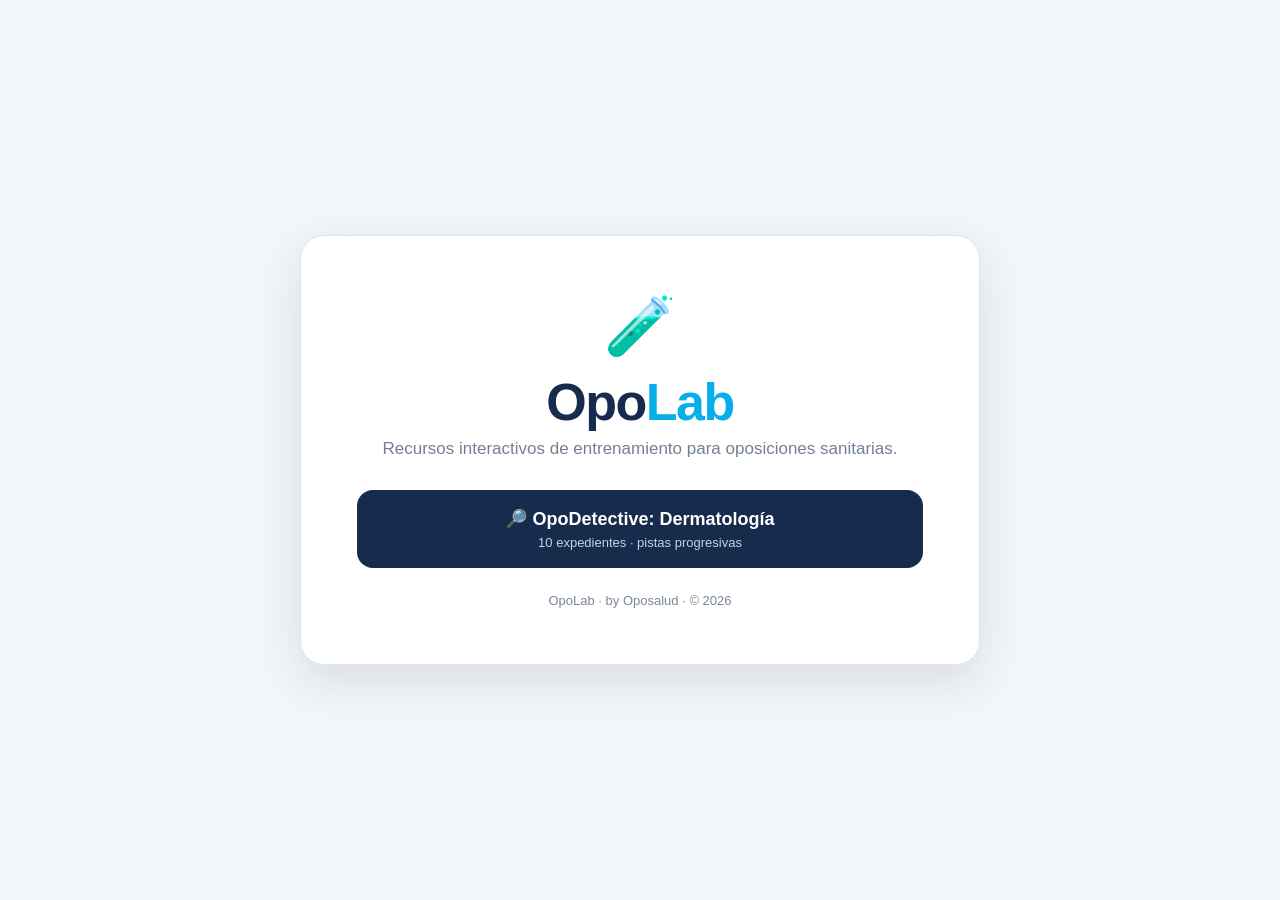
==== index.html @ 629fec6e "Add files via upload" ====
<!doctype html>
<html lang="es">
<head>
  <meta charset="utf-8">
  <meta name="viewport" content="width=device-width,initial-scale=1">
  <meta name="theme-color" content="#172b4d">
  <title>OpoLab · by Oposalud</title>
  <style>
    *{box-sizing:border-box}body{margin:0;min-height:100vh;display:grid;place-items:center;background:#f3f6f8;color:#29384d;font-family:Inter,Segoe UI,Arial,sans-serif;padding:24px}
    main{width:min(680px,100%);background:white;border:1px solid #dfe6ec;border-radius:24px;padding:clamp(28px,7vw,56px);box-shadow:0 16px 45px rgba(22,43,77,.12);text-align:center}
    .icon{font-size:58px}h1{color:#172b4d;font-size:clamp(34px,7vw,52px);margin:12px 0 4px;letter-spacing:-1.5px}h1 span{color:#08aee7}p{color:#738095;font-size:17px;line-height:1.55;margin:0 auto 28px}
    a{display:block;text-decoration:none;background:#172b4d;color:white;border-radius:16px;padding:18px 20px;font-weight:900;font-size:18px}a:hover{background:#0e203b}.meta{display:block;font-size:13px;font-weight:500;color:#b7d9e6;margin-top:5px}
    footer{font-size:13px;color:#7a8797;margin-top:25px}
  </style>
</head>
<body><main><div class="icon">🧪</div><h1>Opo<span>Lab</span></h1><p>Recursos interactivos de entrenamiento para oposiciones sanitarias.</p><a href="./juegos/opodetective-dermatologia/">🔎 OpoDetective: Dermatología<span class="meta">10 expedientes · pistas progresivas</span></a><footer>OpoLab · by Oposalud · © 2026</footer></main></body>
</html>
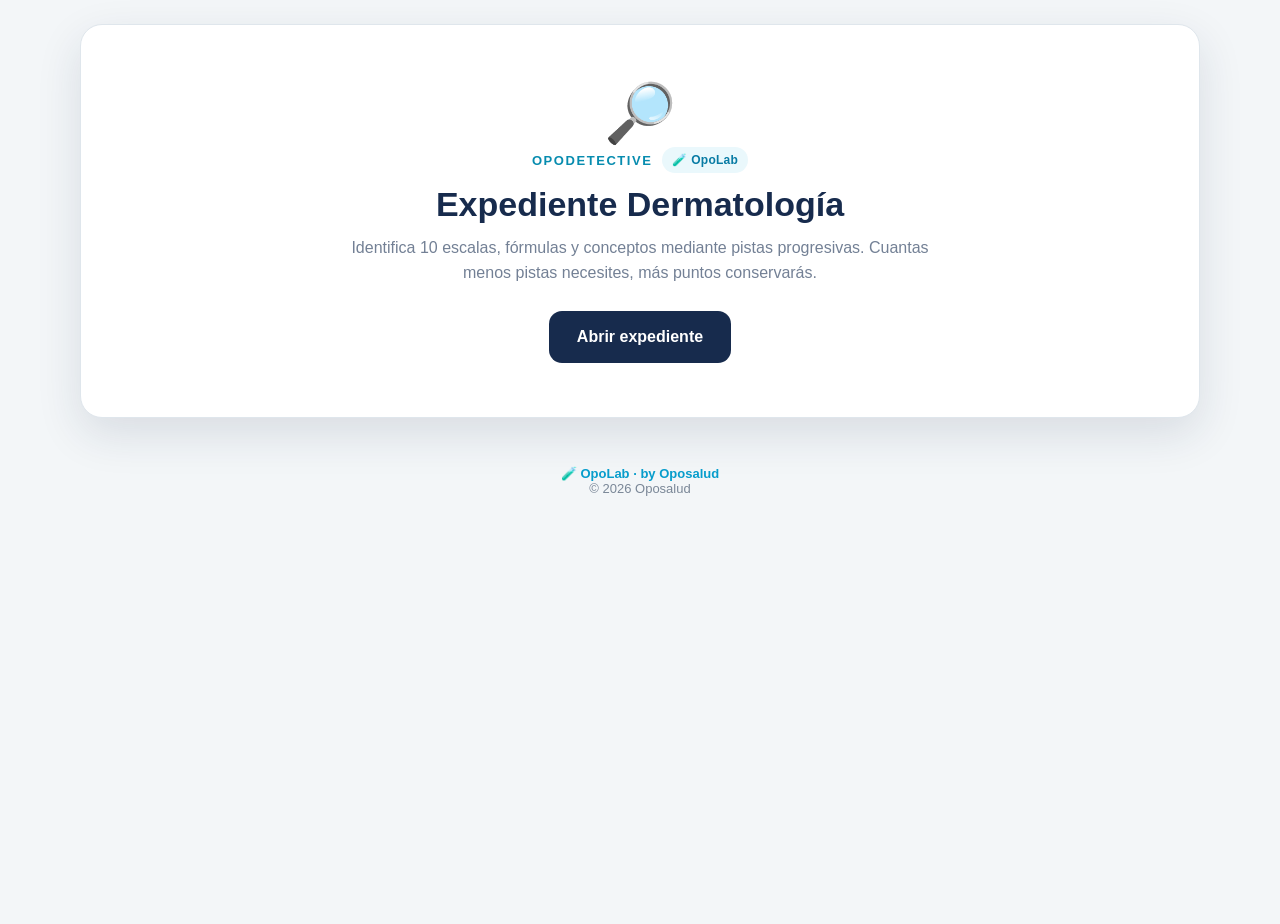
==== commit 350d96ab: "Add files via upload" ====
--- a/index.html
+++ b/index.html
@@ -3,15 +3,75 @@
 <head>
   <meta charset="utf-8">
   <meta name="viewport" content="width=device-width,initial-scale=1">
-  <meta name="theme-color" content="#172b4d">
-  <title>OpoLab · by Oposalud</title>
+  <meta name="theme-color" content="#15294a">
+  <title>OpoDetective · Dermatología | OpoLab</title>
+  <meta name="description" content="Identifica escalas, fórmulas y conceptos de dermatología mediante pistas progresivas.">
   <style>
-    *{box-sizing:border-box}body{margin:0;min-height:100vh;display:grid;place-items:center;background:#f3f6f8;color:#29384d;font-family:Inter,Segoe UI,Arial,sans-serif;padding:24px}
-    main{width:min(680px,100%);background:white;border:1px solid #dfe6ec;border-radius:24px;padding:clamp(28px,7vw,56px);box-shadow:0 16px 45px rgba(22,43,77,.12);text-align:center}
-    .icon{font-size:58px}h1{color:#172b4d;font-size:clamp(34px,7vw,52px);margin:12px 0 4px;letter-spacing:-1.5px}h1 span{color:#08aee7}p{color:#738095;font-size:17px;line-height:1.55;margin:0 auto 28px}
-    a{display:block;text-decoration:none;background:#172b4d;color:white;border-radius:16px;padding:18px 20px;font-weight:900;font-size:18px}a:hover{background:#0e203b}.meta{display:block;font-size:13px;font-weight:500;color:#b7d9e6;margin-top:5px}
-    footer{font-size:13px;color:#7a8797;margin-top:25px}
+    :root{--navy:#172b4d;--blue:#08aee7;--cyan:#39c5ec;--mint:#ddf1ec;--ink:#29384d;--muted:#738095;--bg:#f3f6f8;--card:#fff;--line:#dfe6ec;--green:#18a66a;--red:#df4d5b;--amber:#f2a21b;--shadow:0 16px 45px rgba(22,43,77,.12)}
+    *{box-sizing:border-box}body{margin:0;background:var(--bg);color:var(--ink);font-family:Inter,Segoe UI,Arial,sans-serif;min-height:100vh}
+    button,input{font:inherit}button{cursor:pointer}
+    main{width:min(1120px,calc(100% - 32px));margin:24px auto}
+    .gamehead{display:flex;align-items:flex-end;justify-content:space-between;gap:22px;margin-bottom:18px}
+    .brandline{display:flex;align-items:center;gap:10px;flex-wrap:wrap;margin-bottom:7px}.eyebrow{font-size:13px;font-weight:900;letter-spacing:.12em;color:#078caf;text-transform:uppercase}.labtag{background:#eaf8fc;color:#087ba4;padding:6px 10px;border-radius:999px;font-weight:900;font-size:12px;letter-spacing:.02em}
+    h1{margin:0;font-size:clamp(30px,5vw,48px);letter-spacing:-1.8px;color:var(--navy)}h1 span{color:#08aee7}
+    .subtitle{margin:7px 0 0;color:var(--muted);font-size:16px}
+    .hud{display:flex;gap:10px;flex-wrap:wrap;justify-content:flex-end}
+    .pill{background:#fff;border:1px solid var(--line);border-radius:14px;padding:10px 14px;min-width:105px;box-shadow:0 3px 10px rgba(22,43,77,.04)}
+    .pill small{display:block;color:var(--muted);font-size:11px;font-weight:800;text-transform:uppercase;letter-spacing:.08em}.pill strong{display:block;color:var(--navy);font-size:19px;margin-top:2px}.hearts{color:#e84c60;letter-spacing:2px}
+    .progress{height:8px;background:#dbe4ea;border-radius:999px;overflow:hidden;margin-bottom:22px}.progress i{display:block;height:100%;width:10%;background:linear-gradient(90deg,#04a9e2,#5cd5ef);border-radius:inherit;transition:width .35s}
+    .layout{display:grid;grid-template-columns:minmax(0,1fr) 300px;gap:22px}
+    .card{background:var(--card);border:1px solid var(--line);border-radius:22px;box-shadow:var(--shadow)}
+    .case{padding:clamp(22px,4vw,40px);position:relative;overflow:hidden}.case:before{content:"";position:absolute;width:210px;height:210px;border-radius:50%;background:#e7f8fc;right:-90px;top:-90px}
+    .casemeta{display:flex;justify-content:space-between;align-items:center;position:relative}.caseid{font-weight:900;color:#526177;text-transform:uppercase;letter-spacing:.08em;font-size:13px}.value{font-weight:900;color:#0b86ad;background:#eaf8fc;padding:9px 12px;border-radius:10px}
+    .question{font-size:clamp(22px,3vw,32px);line-height:1.2;color:var(--navy);margin:27px 0 20px;position:relative}
+    .clues{display:grid;gap:10px}.clue{border-left:5px solid var(--cyan);background:#f3fbfd;padding:15px 17px;border-radius:8px 13px 13px 8px;animation:rise .3s ease}.clue b{color:#0789ad;margin-right:7px}.hidden{display:none!important}
+    @keyframes rise{from{opacity:0;transform:translateY(5px)}to{opacity:1;transform:none}}
+    .answer{display:flex;gap:10px;margin-top:24px}.answer input{min-width:0;flex:1;border:2px solid #cbd7df;border-radius:13px;padding:15px 16px;font-size:17px;outline:none}.answer input:focus{border-color:#09abe3;box-shadow:0 0 0 4px #def5fc}
+    .primary{border:0;border-radius:13px;background:var(--navy);color:white;padding:0 23px;font-weight:900}.primary:hover{background:#0f203b}.primary:disabled{opacity:.45;cursor:not-allowed}
+    .hint{width:100%;border:1px solid #9edbec;background:#fff;color:#087fa4;padding:14px;border-radius:13px;font-weight:900;margin-top:11px}.hint:hover{background:#ecf9fd}
+    .feedback{margin-top:18px;border-radius:14px;padding:16px 18px;line-height:1.45}.feedback.good{background:#e7f7ef;border:1px solid #a8dfc3;color:#176f4b}.feedback.bad{background:#fff0f1;border:1px solid #f1b9bf;color:#9f2532}.feedback strong{display:block;font-size:17px;margin-bottom:3px}
+    .next{margin-top:12px;width:100%;height:49px}
+    aside{padding:22px}.side-title{font-size:12px;text-transform:uppercase;letter-spacing:.1em;font-weight:900;color:#8490a0;margin-bottom:15px}
+    .specimen{height:118px;border-radius:18px;background:linear-gradient(145deg,#183052,#0b9ccb);position:relative;display:grid;place-items:center;color:white;font-size:48px;overflow:hidden;margin-bottom:20px}.specimen:after{content:"";position:absolute;border:1px solid rgba(255,255,255,.25);width:150px;height:150px;border-radius:50%}
+    .rules{display:grid;gap:15px}.rule{display:grid;grid-template-columns:36px 1fr;gap:10px;align-items:start}.rule i{width:36px;height:36px;border-radius:11px;background:#eaf8fc;display:grid;place-items:center;font-style:normal}.rule b{display:block;color:var(--navy);font-size:14px}.rule span{font-size:13px;color:var(--muted);line-height:1.35}
+    .best{margin-top:20px;border-top:1px solid var(--line);padding-top:17px;display:flex;justify-content:space-between;color:var(--muted);font-size:14px}.best b{color:var(--navy)}
+    .start,.result{padding:clamp(28px,5vw,54px);text-align:center}.start .brandline,.result .brandline{justify-content:center}.start .flask,.result .flask{font-size:58px}.start h2,.result h2{font-size:34px;color:var(--navy);margin:12px 0}.start p,.result p{max-width:600px;margin:0 auto 25px;color:var(--muted);line-height:1.55}.start button,.result button{height:52px;padding:0 28px}.resultscore{font-size:55px;font-weight:900;color:#08aee7;margin:4px 0}.resultgrid{display:flex;justify-content:center;gap:12px;margin:20px 0 28px}.resultgrid span{background:#f1f6f8;padding:12px 18px;border-radius:12px;color:#5e6b7d}.resultgrid b{display:block;color:var(--navy);font-size:20px}
+    footer{text-align:center;color:#7a8797;font-size:13px;padding:24px 10px 30px}footer b{color:#079dcc}
+    @media(max-width:820px){.layout{grid-template-columns:1fr}aside{display:none}.gamehead{align-items:flex-start;flex-direction:column}.hud{justify-content:flex-start;width:100%}.pill{flex:1}.answer{flex-direction:column}.primary{height:50px}.subtitle{line-height:1.4}}
   </style>
 </head>
-<body><main><div class="icon">🧪</div><h1>Opo<span>Lab</span></h1><p>Recursos interactivos de entrenamiento para oposiciones sanitarias.</p><a href="./juegos/opodetective-dermatologia/">🔎 OpoDetective: Dermatología<span class="meta">10 expedientes · pistas progresivas</span></a><footer>OpoLab · by Oposalud · © 2026</footer></main></body>
-</html>
+<body>
+  <main>
+    <section id="start" class="card start">
+      <div class="flask">🔎</div><div class="brandline"><div class="eyebrow">OpoDetective</div><span class="labtag">🧪 OpoLab</span></div>
+      <h2>Expediente Dermatología</h2>
+      <p>Identifica 10 escalas, fórmulas y conceptos mediante pistas progresivas. Cuantas menos pistas necesites, más puntos conservarás.</p>
+      <button class="primary" id="startGameButton" type="button">Abrir expediente</button>
+    </section>
+    <section id="game" class="hidden">
+      <div class="gamehead"><div><div class="brandline"><div class="eyebrow">OpoDetective · Dermatología</div><span class="labtag">🧪 OpoLab</span></div><h1>¿Qué <span>soy?</span></h1><p class="subtitle">Lee las pistas y escribe el concepto exacto.</p></div>
+        <div class="hud"><div class="pill"><small>Expediente</small><strong id="round">1 / 10</strong></div><div class="pill"><small>Puntos</small><strong id="score">0</strong></div><div class="pill"><small>Vidas</small><strong class="hearts" id="lives">♥ ♥ ♥</strong></div></div>
+      </div>
+      <div class="progress"><i id="bar"></i></div>
+      <div class="layout">
+        <article class="card case">
+          <div class="casemeta"><span class="caseid" id="caseid">EXPEDIENTE 01</span><span class="value" id="value">1.000 puntos</span></div>
+          <h2 class="question" id="question">¿Qué concepto se esconde tras estas pistas?</h2>
+          <div class="clues" id="clues"></div>
+          <form class="answer" id="form"><input id="answer" autocomplete="off" placeholder="Escribe tu respuesta…" aria-label="Tu respuesta"><button class="primary" id="check" type="submit">Comprobar</button></form>
+          <button class="hint" id="hint" type="button">Necesito otra pista · −200 puntos</button>
+          <div id="feedback" class="feedback hidden" role="status" aria-live="polite"></div>
+          <button id="next" class="primary next hidden" type="button">Siguiente expediente →</button>
+        </article>
+        <aside class="card"><div class="specimen">🧪</div><div class="side-title">Reglas del laboratorio</div><div class="rules">
+          <div class="rule"><i>🔍</i><div><b>Pistas progresivas</b><span>Empiezan siendo difíciles y terminan orientando la respuesta.</span></div></div>
+          <div class="rule"><i>🏆</i><div><b>Conserva puntos</b><span>Cada pista adicional resta 200 puntos al expediente.</span></div></div>
+          <div class="rule"><i>♥</i><div><b>Tres oportunidades</b><span>Una respuesta incorrecta consume una vida.</span></div></div>
+        </div><div class="best"><span>Mejor marca</span><b id="best">—</b></div></aside>
+      </div>
+    </section>
+    <section id="result" class="card result hidden"><div class="flask">🧪</div><div class="eyebrow">Expediente cerrado</div><h2 id="resultTitle">¡Buen trabajo!</h2><div class="resultscore" id="finalScore">0</div><p id="resultText"></p><div class="resultgrid"><span><b id="hits">0</b>Aciertos</span><span><b id="used">0</b>Pistas extra</span></div><button class="primary" id="replayButton" type="button">Jugar otra combinación</button></section>
+  </main>
+  <footer><b>🧪 OpoLab · by Oposalud</b><br>© 2026 Oposalud</footer>
+<script src="./app.js" defer></script>
+</body></html>
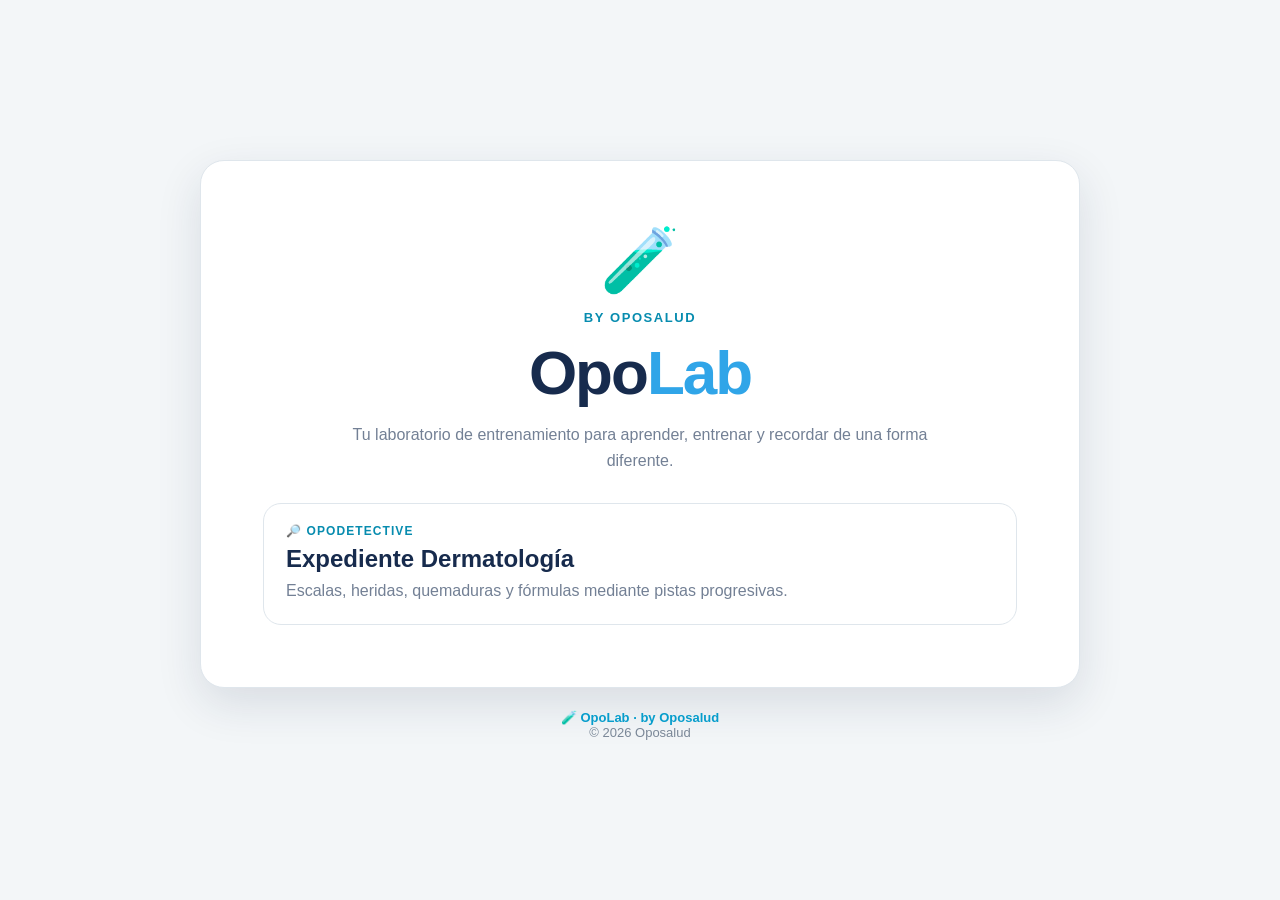
==== commit 2a6d54a7: "Restore OpoLab landing page" ====
--- a/index.html
+++ b/index.html
@@ -1,77 +1,12 @@
 <!doctype html>
 <html lang="es">
 <head>
-  <meta charset="utf-8">
-  <meta name="viewport" content="width=device-width,initial-scale=1">
-  <meta name="theme-color" content="#15294a">
-  <title>OpoDetective · Dermatología | OpoLab</title>
-  <meta name="description" content="Identifica escalas, fórmulas y conceptos de dermatología mediante pistas progresivas.">
-  <style>
-    :root{--navy:#172b4d;--blue:#08aee7;--cyan:#39c5ec;--mint:#ddf1ec;--ink:#29384d;--muted:#738095;--bg:#f3f6f8;--card:#fff;--line:#dfe6ec;--green:#18a66a;--red:#df4d5b;--amber:#f2a21b;--shadow:0 16px 45px rgba(22,43,77,.12)}
-    *{box-sizing:border-box}body{margin:0;background:var(--bg);color:var(--ink);font-family:Inter,Segoe UI,Arial,sans-serif;min-height:100vh}
-    button,input{font:inherit}button{cursor:pointer}
-    main{width:min(1120px,calc(100% - 32px));margin:24px auto}
-    .gamehead{display:flex;align-items:flex-end;justify-content:space-between;gap:22px;margin-bottom:18px}
-    .brandline{display:flex;align-items:center;gap:10px;flex-wrap:wrap;margin-bottom:7px}.eyebrow{font-size:13px;font-weight:900;letter-spacing:.12em;color:#078caf;text-transform:uppercase}.labtag{background:#eaf8fc;color:#087ba4;padding:6px 10px;border-radius:999px;font-weight:900;font-size:12px;letter-spacing:.02em}
-    h1{margin:0;font-size:clamp(30px,5vw,48px);letter-spacing:-1.8px;color:var(--navy)}h1 span{color:#08aee7}
-    .subtitle{margin:7px 0 0;color:var(--muted);font-size:16px}
-    .hud{display:flex;gap:10px;flex-wrap:wrap;justify-content:flex-end}
-    .pill{background:#fff;border:1px solid var(--line);border-radius:14px;padding:10px 14px;min-width:105px;box-shadow:0 3px 10px rgba(22,43,77,.04)}
-    .pill small{display:block;color:var(--muted);font-size:11px;font-weight:800;text-transform:uppercase;letter-spacing:.08em}.pill strong{display:block;color:var(--navy);font-size:19px;margin-top:2px}.hearts{color:#e84c60;letter-spacing:2px}
-    .progress{height:8px;background:#dbe4ea;border-radius:999px;overflow:hidden;margin-bottom:22px}.progress i{display:block;height:100%;width:10%;background:linear-gradient(90deg,#04a9e2,#5cd5ef);border-radius:inherit;transition:width .35s}
-    .layout{display:grid;grid-template-columns:minmax(0,1fr) 300px;gap:22px}
-    .card{background:var(--card);border:1px solid var(--line);border-radius:22px;box-shadow:var(--shadow)}
-    .case{padding:clamp(22px,4vw,40px);position:relative;overflow:hidden}.case:before{content:"";position:absolute;width:210px;height:210px;border-radius:50%;background:#e7f8fc;right:-90px;top:-90px}
-    .casemeta{display:flex;justify-content:space-between;align-items:center;position:relative}.caseid{font-weight:900;color:#526177;text-transform:uppercase;letter-spacing:.08em;font-size:13px}.value{font-weight:900;color:#0b86ad;background:#eaf8fc;padding:9px 12px;border-radius:10px}
-    .question{font-size:clamp(22px,3vw,32px);line-height:1.2;color:var(--navy);margin:27px 0 20px;position:relative}
-    .clues{display:grid;gap:10px}.clue{border-left:5px solid var(--cyan);background:#f3fbfd;padding:15px 17px;border-radius:8px 13px 13px 8px;animation:rise .3s ease}.clue b{color:#0789ad;margin-right:7px}.hidden{display:none!important}
-    @keyframes rise{from{opacity:0;transform:translateY(5px)}to{opacity:1;transform:none}}
-    .answer{display:flex;gap:10px;margin-top:24px}.answer input{min-width:0;flex:1;border:2px solid #cbd7df;border-radius:13px;padding:15px 16px;font-size:17px;outline:none}.answer input:focus{border-color:#09abe3;box-shadow:0 0 0 4px #def5fc}
-    .primary{border:0;border-radius:13px;background:var(--navy);color:white;padding:0 23px;font-weight:900}.primary:hover{background:#0f203b}.primary:disabled{opacity:.45;cursor:not-allowed}
-    .hint{width:100%;border:1px solid #9edbec;background:#fff;color:#087fa4;padding:14px;border-radius:13px;font-weight:900;margin-top:11px}.hint:hover{background:#ecf9fd}
-    .feedback{margin-top:18px;border-radius:14px;padding:16px 18px;line-height:1.45}.feedback.good{background:#e7f7ef;border:1px solid #a8dfc3;color:#176f4b}.feedback.bad{background:#fff0f1;border:1px solid #f1b9bf;color:#9f2532}.feedback strong{display:block;font-size:17px;margin-bottom:3px}
-    .next{margin-top:12px;width:100%;height:49px}
-    aside{padding:22px}.side-title{font-size:12px;text-transform:uppercase;letter-spacing:.1em;font-weight:900;color:#8490a0;margin-bottom:15px}
-    .specimen{height:118px;border-radius:18px;background:linear-gradient(145deg,#183052,#0b9ccb);position:relative;display:grid;place-items:center;color:white;font-size:48px;overflow:hidden;margin-bottom:20px}.specimen:after{content:"";position:absolute;border:1px solid rgba(255,255,255,.25);width:150px;height:150px;border-radius:50%}
-    .rules{display:grid;gap:15px}.rule{display:grid;grid-template-columns:36px 1fr;gap:10px;align-items:start}.rule i{width:36px;height:36px;border-radius:11px;background:#eaf8fc;display:grid;place-items:center;font-style:normal}.rule b{display:block;color:var(--navy);font-size:14px}.rule span{font-size:13px;color:var(--muted);line-height:1.35}
-    .best{margin-top:20px;border-top:1px solid var(--line);padding-top:17px;display:flex;justify-content:space-between;color:var(--muted);font-size:14px}.best b{color:var(--navy)}
-    .start,.result{padding:clamp(28px,5vw,54px);text-align:center}.start .brandline,.result .brandline{justify-content:center}.start .flask,.result .flask{font-size:58px}.start h2,.result h2{font-size:34px;color:var(--navy);margin:12px 0}.start p,.result p{max-width:600px;margin:0 auto 25px;color:var(--muted);line-height:1.55}.start button,.result button{height:52px;padding:0 28px}.resultscore{font-size:55px;font-weight:900;color:#08aee7;margin:4px 0}.resultgrid{display:flex;justify-content:center;gap:12px;margin:20px 0 28px}.resultgrid span{background:#f1f6f8;padding:12px 18px;border-radius:12px;color:#5e6b7d}.resultgrid b{display:block;color:var(--navy);font-size:20px}
-    footer{text-align:center;color:#7a8797;font-size:13px;padding:24px 10px 30px}footer b{color:#079dcc}
-    @media(max-width:820px){.layout{grid-template-columns:1fr}aside{display:none}.gamehead{align-items:flex-start;flex-direction:column}.hud{justify-content:flex-start;width:100%}.pill{flex:1}.answer{flex-direction:column}.primary{height:50px}.subtitle{line-height:1.4}}
-  </style>
+<meta charset="utf-8">
+<meta name="viewport" content="width=device-width,initial-scale=1">
+<meta name="theme-color" content="#172b4d">
+<title>OpoLab · by Oposalud</title>
+<style>
+:root{--navy:#172b4d;--blue:#30a5e8;--ink:#29384d;--muted:#738095;--bg:#f3f6f8;--card:#fff;--line:#dfe6ec;--shadow:0 16px 45px rgba(22,43,77,.12)}*{box-sizing:border-box}body{margin:0;background:var(--bg);color:var(--ink);font-family:Inter,Segoe UI,Arial,sans-serif;min-height:100vh;display:grid;place-items:center}.wrap{width:min(880px,calc(100% - 32px));margin:32px auto}.card{background:var(--card);border:1px solid var(--line);border-radius:24px;box-shadow:var(--shadow);padding:clamp(30px,6vw,62px);text-align:center}.flask{font-size:64px}.eyebrow{font-size:13px;font-weight:900;letter-spacing:.12em;color:#078caf;text-transform:uppercase;margin:12px 0}h1{font-size:clamp(38px,7vw,62px);letter-spacing:-2px;color:var(--navy);margin:0}h1 span{color:var(--blue)}p{color:var(--muted);line-height:1.6;max-width:600px;margin:14px auto 30px}.game{display:block;text-decoration:none;text-align:left;border:1px solid var(--line);border-radius:18px;padding:20px 22px;transition:.2s;background:#fff}.game:hover{transform:translateY(-2px);box-shadow:0 10px 25px rgba(22,43,77,.10)}.tag{font-size:12px;text-transform:uppercase;letter-spacing:.09em;color:#078caf;font-weight:900}.game h2{color:var(--navy);margin:7px 0 5px}.game p{margin:0;color:var(--muted)}footer{text-align:center;color:#7a8797;font-size:13px;margin-top:22px}footer b{color:#079dcc}
+</style>
 </head>
-<body>
-  <main>
-    <section id="start" class="card start">
-      <div class="flask">🔎</div><div class="brandline"><div class="eyebrow">OpoDetective</div><span class="labtag">🧪 OpoLab</span></div>
-      <h2>Expediente Dermatología</h2>
-      <p>Identifica 10 escalas, fórmulas y conceptos mediante pistas progresivas. Cuantas menos pistas necesites, más puntos conservarás.</p>
-      <button class="primary" id="startGameButton" type="button">Abrir expediente</button>
-    </section>
-    <section id="game" class="hidden">
-      <div class="gamehead"><div><div class="brandline"><div class="eyebrow">OpoDetective · Dermatología</div><span class="labtag">🧪 OpoLab</span></div><h1>¿Qué <span>soy?</span></h1><p class="subtitle">Lee las pistas y escribe el concepto exacto.</p></div>
-        <div class="hud"><div class="pill"><small>Expediente</small><strong id="round">1 / 10</strong></div><div class="pill"><small>Puntos</small><strong id="score">0</strong></div><div class="pill"><small>Vidas</small><strong class="hearts" id="lives">♥ ♥ ♥</strong></div></div>
-      </div>
-      <div class="progress"><i id="bar"></i></div>
-      <div class="layout">
-        <article class="card case">
-          <div class="casemeta"><span class="caseid" id="caseid">EXPEDIENTE 01</span><span class="value" id="value">1.000 puntos</span></div>
-          <h2 class="question" id="question">¿Qué concepto se esconde tras estas pistas?</h2>
-          <div class="clues" id="clues"></div>
-          <form class="answer" id="form"><input id="answer" autocomplete="off" placeholder="Escribe tu respuesta…" aria-label="Tu respuesta"><button class="primary" id="check" type="submit">Comprobar</button></form>
-          <button class="hint" id="hint" type="button">Necesito otra pista · −200 puntos</button>
-          <div id="feedback" class="feedback hidden" role="status" aria-live="polite"></div>
-          <button id="next" class="primary next hidden" type="button">Siguiente expediente →</button>
-        </article>
-        <aside class="card"><div class="specimen">🧪</div><div class="side-title">Reglas del laboratorio</div><div class="rules">
-          <div class="rule"><i>🔍</i><div><b>Pistas progresivas</b><span>Empiezan siendo difíciles y terminan orientando la respuesta.</span></div></div>
-          <div class="rule"><i>🏆</i><div><b>Conserva puntos</b><span>Cada pista adicional resta 200 puntos al expediente.</span></div></div>
-          <div class="rule"><i>♥</i><div><b>Tres oportunidades</b><span>Una respuesta incorrecta consume una vida.</span></div></div>
-        </div><div class="best"><span>Mejor marca</span><b id="best">—</b></div></aside>
-      </div>
-    </section>
-    <section id="result" class="card result hidden"><div class="flask">🧪</div><div class="eyebrow">Expediente cerrado</div><h2 id="resultTitle">¡Buen trabajo!</h2><div class="resultscore" id="finalScore">0</div><p id="resultText"></p><div class="resultgrid"><span><b id="hits">0</b>Aciertos</span><span><b id="used">0</b>Pistas extra</span></div><button class="primary" id="replayButton" type="button">Jugar otra combinación</button></section>
-  </main>
-  <footer><b>🧪 OpoLab · by Oposalud</b><br>© 2026 Oposalud</footer>
-<script src="./app.js" defer></script>
-</body></html>
+<body><div class="wrap"><main class="card"><div class="flask">🧪</div><div class="eyebrow">by Oposalud</div><h1>Opo<span>Lab</span></h1><p>Tu laboratorio de entrenamiento para aprender, entrenar y recordar de una forma diferente.</p><a class="game" href="./juegos/opodetective-dermatologia/"><div class="tag">🔎 OpoDetective</div><h2>Expediente Dermatología</h2><p>Escalas, heridas, quemaduras y fórmulas mediante pistas progresivas.</p></a></main><footer><b>🧪 OpoLab · by Oposalud</b><br>© 2026 Oposalud</footer></div></body></html>
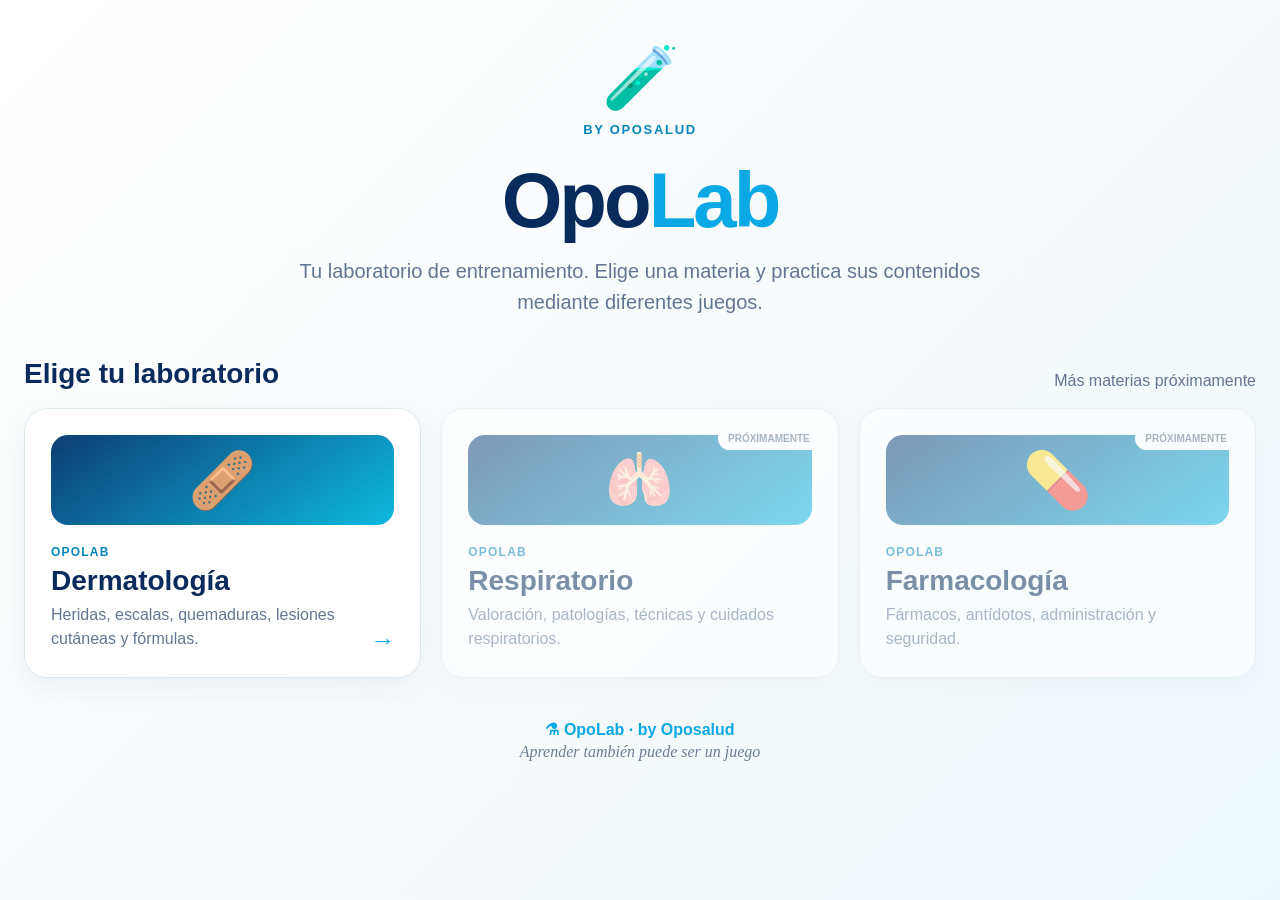
==== commit db52fc7f: "Turn OpoLab home into subject hub" ====
--- a/index.html
+++ b/index.html
@@ -1,12 +1 @@
-<!doctype html>
-<html lang="es">
-<head>
-<meta charset="utf-8">
-<meta name="viewport" content="width=device-width,initial-scale=1">
-<meta name="theme-color" content="#172b4d">
-<title>OpoLab · by Oposalud</title>
-<style>
-:root{--navy:#172b4d;--blue:#30a5e8;--ink:#29384d;--muted:#738095;--bg:#f3f6f8;--card:#fff;--line:#dfe6ec;--shadow:0 16px 45px rgba(22,43,77,.12)}*{box-sizing:border-box}body{margin:0;background:var(--bg);color:var(--ink);font-family:Inter,Segoe UI,Arial,sans-serif;min-height:100vh;display:grid;place-items:center}.wrap{width:min(880px,calc(100% - 32px));margin:32px auto}.card{background:var(--card);border:1px solid var(--line);border-radius:24px;box-shadow:var(--shadow);padding:clamp(30px,6vw,62px);text-align:center}.flask{font-size:64px}.eyebrow{font-size:13px;font-weight:900;letter-spacing:.12em;color:#078caf;text-transform:uppercase;margin:12px 0}h1{font-size:clamp(38px,7vw,62px);letter-spacing:-2px;color:var(--navy);margin:0}h1 span{color:var(--blue)}p{color:var(--muted);line-height:1.6;max-width:600px;margin:14px auto 30px}.game{display:block;text-decoration:none;text-align:left;border:1px solid var(--line);border-radius:18px;padding:20px 22px;transition:.2s;background:#fff}.game:hover{transform:translateY(-2px);box-shadow:0 10px 25px rgba(22,43,77,.10)}.tag{font-size:12px;text-transform:uppercase;letter-spacing:.09em;color:#078caf;font-weight:900}.game h2{color:var(--navy);margin:7px 0 5px}.game p{margin:0;color:var(--muted)}footer{text-align:center;color:#7a8797;font-size:13px;margin-top:22px}footer b{color:#079dcc}
-</style>
-</head>
-<body><div class="wrap"><main class="card"><div class="flask">🧪</div><div class="eyebrow">by Oposalud</div><h1>Opo<span>Lab</span></h1><p>Tu laboratorio de entrenamiento para aprender, entrenar y recordar de una forma diferente.</p><a class="game" href="./juegos/opodetective-dermatologia/"><div class="tag">🔎 OpoDetective</div><h2>Expediente Dermatología</h2><p>Escalas, heridas, quemaduras y fórmulas mediante pistas progresivas.</p></a></main><footer><b>🧪 OpoLab · by Oposalud</b><br>© 2026 Oposalud</footer></div></body></html>+<!doctype html><html lang="es"><head><meta charset="utf-8"><meta name="viewport" content="width=device-width,initial-scale=1"><meta name="theme-color" content="#f7fbfe"><title>OpoLab · by Oposalud</title><style>:root{--navy:#082b5c;--blue:#0aa8e5;--muted:#627694;--bg:#f6fafc;--line:#dce8ef}*{box-sizing:border-box}body{margin:0;background:linear-gradient(135deg,#fff 0%,var(--bg) 58%,#eef8fc 100%);font-family:Inter,"Segoe UI",Arial,sans-serif;color:var(--navy);min-height:100vh}.wrap{width:min(1320px,calc(100% - 48px));margin:auto;padding:42px 0 30px}.hero{text-align:center;margin-bottom:40px}.flask{font-size:62px}.eyebrow{font-size:13px;font-weight:900;letter-spacing:.13em;color:#0786bc;text-transform:uppercase;margin:8px 0}.hero h1{font-size:clamp(52px,7vw,78px);letter-spacing:-3px;margin:18px 0 10px}.hero h1 span{color:var(--blue)}.hero p{font-size:20px;line-height:1.55;color:var(--muted);max-width:720px;margin:0 auto}.section{margin-top:36px}.sectionHead{display:flex;align-items:end;justify-content:space-between;margin-bottom:18px}.sectionHead h2{font-size:28px;margin:0}.sectionHead span{color:var(--muted)}.subjects{display:grid;grid-template-columns:repeat(3,minmax(0,1fr));gap:20px}.subject{display:block;text-decoration:none;background:white;border:1px solid var(--line);border-radius:23px;padding:26px;box-shadow:0 10px 28px rgba(8,43,92,.06);min-height:230px;position:relative;transition:.2s}.subject.active:hover{transform:translateY(-3px);box-shadow:0 18px 40px rgba(8,43,92,.11)}.subjectIcon{height:90px;border-radius:17px;background:linear-gradient(145deg,#0c3d74,#0db9df);display:flex;align-items:center;justify-content:center;font-size:55px;margin-bottom:20px}.tag{color:#0786bc;font-size:12px;font-weight:900;letter-spacing:.1em;text-transform:uppercase}.subject h3{font-size:28px;margin:6px 0;color:var(--navy)}.subject p{color:var(--muted);line-height:1.5;margin:0}.arrow{position:absolute;right:25px;bottom:22px;color:var(--blue);font-size:25px;font-weight:900}.soon{opacity:.52}.soonBadge{position:absolute;right:18px;top:18px;background:white;border-radius:999px;padding:6px 10px;font-size:10px;font-weight:900;color:#63758b}.foot{text-align:center;color:var(--blue);font-weight:900;margin-top:42px}.foot em{display:block;color:#6c7e93;font-family:"Segoe Print","Comic Sans MS",cursive;font-weight:400;margin-top:4px}@media(max-width:900px){.subjects{grid-template-columns:1fr 1fr}.wrap{width:calc(100% - 28px)}}@media(max-width:600px){.subjects{grid-template-columns:1fr}.sectionHead span{display:none}}</style></head><body><div class="wrap"><header class="hero"><div class="flask">🧪</div><div class="eyebrow">by Oposalud</div><h1>Opo<span>Lab</span></h1><p>Tu laboratorio de entrenamiento. Elige una materia y practica sus contenidos mediante diferentes juegos.</p></header><section class="section"><div class="sectionHead"><h2>Elige tu laboratorio</h2><span>Más materias próximamente</span></div><div class="subjects"><a class="subject active" href="./dermatologia/"><div class="subjectIcon">🩹</div><div class="tag">OpoLab</div><h3>Dermatología</h3><p>Heridas, escalas, quemaduras, lesiones cutáneas y fórmulas.</p><div class="arrow">→</div></a><article class="subject soon"><span class="soonBadge">PRÓXIMAMENTE</span><div class="subjectIcon">🫁</div><div class="tag">OpoLab</div><h3>Respiratorio</h3><p>Valoración, patologías, técnicas y cuidados respiratorios.</p></article><article class="subject soon"><span class="soonBadge">PRÓXIMAMENTE</span><div class="subjectIcon">💊</div><div class="tag">OpoLab</div><h3>Farmacología</h3><p>Fármacos, antídotos, administración y seguridad.</p></article></div></section><div class="foot">⚗ OpoLab · by Oposalud<em>Aprender también puede ser un juego</em></div></div></body></html>
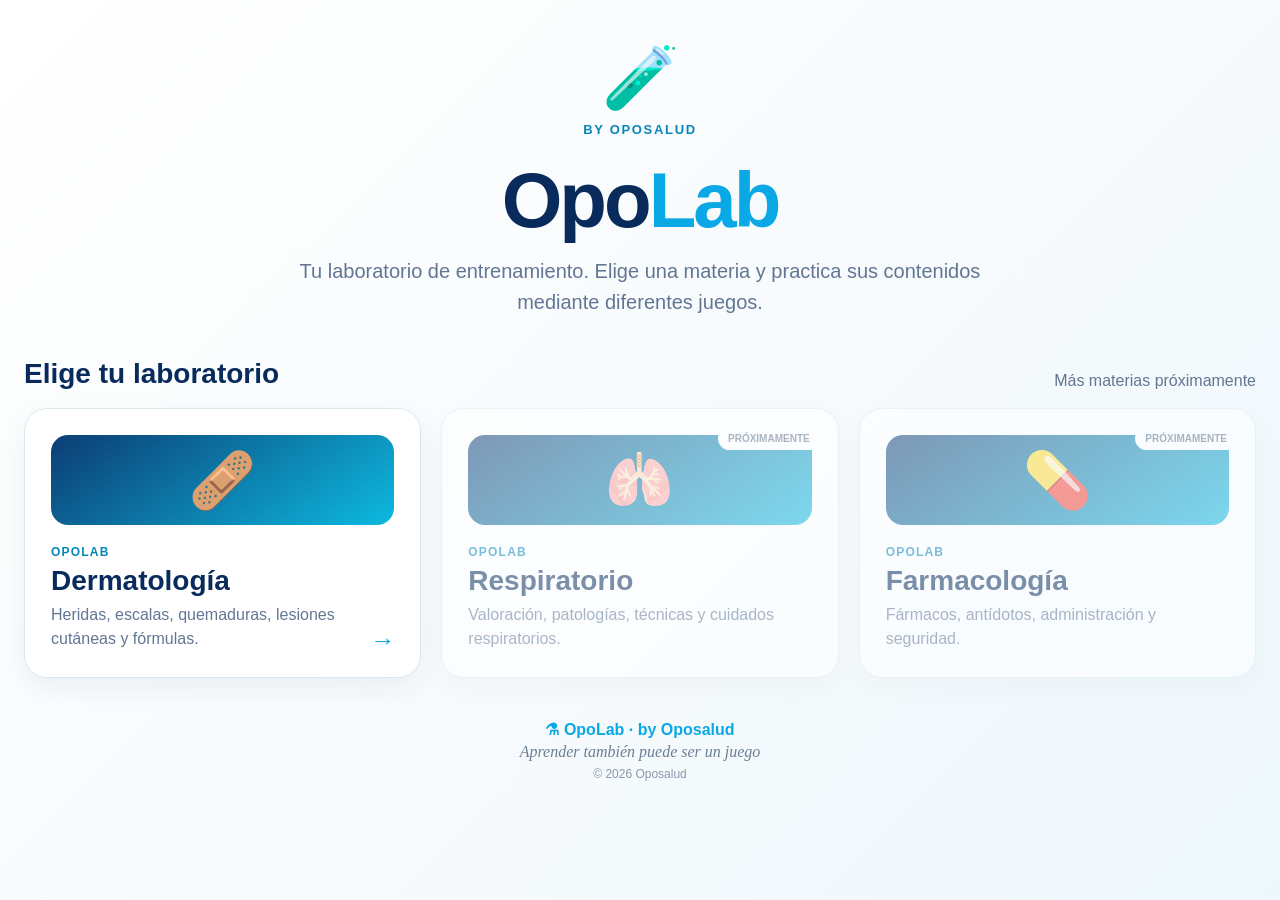
==== commit 5a670807: "Add 2026 brand footer to OpoLab home" ====
--- a/index.html
+++ b/index.html
@@ -1 +1 @@
-<!doctype html><html lang="es"><head><meta charset="utf-8"><meta name="viewport" content="width=device-width,initial-scale=1"><meta name="theme-color" content="#f7fbfe"><title>OpoLab · by Oposalud</title><style>:root{--navy:#082b5c;--blue:#0aa8e5;--muted:#627694;--bg:#f6fafc;--line:#dce8ef}*{box-sizing:border-box}body{margin:0;background:linear-gradient(135deg,#fff 0%,var(--bg) 58%,#eef8fc 100%);font-family:Inter,"Segoe UI",Arial,sans-serif;color:var(--navy);min-height:100vh}.wrap{width:min(1320px,calc(100% - 48px));margin:auto;padding:42px 0 30px}.hero{text-align:center;margin-bottom:40px}.flask{font-size:62px}.eyebrow{font-size:13px;font-weight:900;letter-spacing:.13em;color:#0786bc;text-transform:uppercase;margin:8px 0}.hero h1{font-size:clamp(52px,7vw,78px);letter-spacing:-3px;margin:18px 0 10px}.hero h1 span{color:var(--blue)}.hero p{font-size:20px;line-height:1.55;color:var(--muted);max-width:720px;margin:0 auto}.section{margin-top:36px}.sectionHead{display:flex;align-items:end;justify-content:space-between;margin-bottom:18px}.sectionHead h2{font-size:28px;margin:0}.sectionHead span{color:var(--muted)}.subjects{display:grid;grid-template-columns:repeat(3,minmax(0,1fr));gap:20px}.subject{display:block;text-decoration:none;background:white;border:1px solid var(--line);border-radius:23px;padding:26px;box-shadow:0 10px 28px rgba(8,43,92,.06);min-height:230px;position:relative;transition:.2s}.subject.active:hover{transform:translateY(-3px);box-shadow:0 18px 40px rgba(8,43,92,.11)}.subjectIcon{height:90px;border-radius:17px;background:linear-gradient(145deg,#0c3d74,#0db9df);display:flex;align-items:center;justify-content:center;font-size:55px;margin-bottom:20px}.tag{color:#0786bc;font-size:12px;font-weight:900;letter-spacing:.1em;text-transform:uppercase}.subject h3{font-size:28px;margin:6px 0;color:var(--navy)}.subject p{color:var(--muted);line-height:1.5;margin:0}.arrow{position:absolute;right:25px;bottom:22px;color:var(--blue);font-size:25px;font-weight:900}.soon{opacity:.52}.soonBadge{position:absolute;right:18px;top:18px;background:white;border-radius:999px;padding:6px 10px;font-size:10px;font-weight:900;color:#63758b}.foot{text-align:center;color:var(--blue);font-weight:900;margin-top:42px}.foot em{display:block;color:#6c7e93;font-family:"Segoe Print","Comic Sans MS",cursive;font-weight:400;margin-top:4px}@media(max-width:900px){.subjects{grid-template-columns:1fr 1fr}.wrap{width:calc(100% - 28px)}}@media(max-width:600px){.subjects{grid-template-columns:1fr}.sectionHead span{display:none}}</style></head><body><div class="wrap"><header class="hero"><div class="flask">🧪</div><div class="eyebrow">by Oposalud</div><h1>Opo<span>Lab</span></h1><p>Tu laboratorio de entrenamiento. Elige una materia y practica sus contenidos mediante diferentes juegos.</p></header><section class="section"><div class="sectionHead"><h2>Elige tu laboratorio</h2><span>Más materias próximamente</span></div><div class="subjects"><a class="subject active" href="./dermatologia/"><div class="subjectIcon">🩹</div><div class="tag">OpoLab</div><h3>Dermatología</h3><p>Heridas, escalas, quemaduras, lesiones cutáneas y fórmulas.</p><div class="arrow">→</div></a><article class="subject soon"><span class="soonBadge">PRÓXIMAMENTE</span><div class="subjectIcon">🫁</div><div class="tag">OpoLab</div><h3>Respiratorio</h3><p>Valoración, patologías, técnicas y cuidados respiratorios.</p></article><article class="subject soon"><span class="soonBadge">PRÓXIMAMENTE</span><div class="subjectIcon">💊</div><div class="tag">OpoLab</div><h3>Farmacología</h3><p>Fármacos, antídotos, administración y seguridad.</p></article></div></section><div class="foot">⚗ OpoLab · by Oposalud<em>Aprender también puede ser un juego</em></div></div></body></html>+<!doctype html><html lang="es"><head><meta charset="utf-8"><meta name="viewport" content="width=device-width,initial-scale=1"><meta name="theme-color" content="#f7fbfe"><title>OpoLab · by Oposalud</title><style>:root{--navy:#082b5c;--blue:#0aa8e5;--muted:#627694;--bg:#f6fafc;--line:#dce8ef}*{box-sizing:border-box}body{margin:0;background:linear-gradient(135deg,#fff 0%,var(--bg) 58%,#eef8fc 100%);font-family:Inter,"Segoe UI",Arial,sans-serif;color:var(--navy);min-height:100vh}.wrap{width:min(1320px,calc(100% - 48px));margin:auto;padding:42px 0 30px}.hero{text-align:center;margin-bottom:40px}.flask{font-size:62px}.eyebrow{font-size:13px;font-weight:900;letter-spacing:.13em;color:#0786bc;text-transform:uppercase;margin:8px 0}.hero h1{font-size:clamp(52px,7vw,78px);letter-spacing:-3px;margin:18px 0 10px}.hero h1 span{color:var(--blue)}.hero p{font-size:20px;line-height:1.55;color:var(--muted);max-width:720px;margin:0 auto}.section{margin-top:36px}.sectionHead{display:flex;align-items:end;justify-content:space-between;margin-bottom:18px}.sectionHead h2{font-size:28px;margin:0}.sectionHead span{color:var(--muted)}.subjects{display:grid;grid-template-columns:repeat(3,minmax(0,1fr));gap:20px}.subject{display:block;text-decoration:none;background:white;border:1px solid var(--line);border-radius:23px;padding:26px;box-shadow:0 10px 28px rgba(8,43,92,.06);min-height:230px;position:relative;transition:.2s}.subject.active:hover{transform:translateY(-3px);box-shadow:0 18px 40px rgba(8,43,92,.11)}.subjectIcon{height:90px;border-radius:17px;background:linear-gradient(145deg,#0c3d74,#0db9df);display:flex;align-items:center;justify-content:center;font-size:55px;margin-bottom:20px}.tag{color:#0786bc;font-size:12px;font-weight:900;letter-spacing:.1em;text-transform:uppercase}.subject h3{font-size:28px;margin:6px 0;color:var(--navy)}.subject p{color:var(--muted);line-height:1.5;margin:0}.arrow{position:absolute;right:25px;bottom:22px;color:var(--blue);font-size:25px;font-weight:900}.soon{opacity:.52}.soonBadge{position:absolute;right:18px;top:18px;background:white;border-radius:999px;padding:6px 10px;font-size:10px;font-weight:900;color:#63758b}.foot{text-align:center;color:var(--blue);font-weight:900;margin-top:42px}.foot em{display:block;color:#6c7e93;font-family:"Segoe Print","Comic Sans MS",cursive;font-weight:400;margin-top:4px}.copy{display:block;color:#8a99ab;font-size:12px;font-weight:500;margin-top:6px}@media(max-width:900px){.subjects{grid-template-columns:1fr 1fr}.wrap{width:calc(100% - 28px)}}@media(max-width:600px){.subjects{grid-template-columns:1fr}.sectionHead span{display:none}}</style></head><body><div class="wrap"><header class="hero"><div class="flask">🧪</div><div class="eyebrow">by Oposalud</div><h1>Opo<span>Lab</span></h1><p>Tu laboratorio de entrenamiento. Elige una materia y practica sus contenidos mediante diferentes juegos.</p></header><section class="section"><div class="sectionHead"><h2>Elige tu laboratorio</h2><span>Más materias próximamente</span></div><div class="subjects"><a class="subject active" href="./dermatologia/"><div class="subjectIcon">🩹</div><div class="tag">OpoLab</div><h3>Dermatología</h3><p>Heridas, escalas, quemaduras, lesiones cutáneas y fórmulas.</p><div class="arrow">→</div></a><article class="subject soon"><span class="soonBadge">PRÓXIMAMENTE</span><div class="subjectIcon">🫁</div><div class="tag">OpoLab</div><h3>Respiratorio</h3><p>Valoración, patologías, técnicas y cuidados respiratorios.</p></article><article class="subject soon"><span class="soonBadge">PRÓXIMAMENTE</span><div class="subjectIcon">💊</div><div class="tag">OpoLab</div><h3>Farmacología</h3><p>Fármacos, antídotos, administración y seguridad.</p></article></div></section><div class="foot">⚗ OpoLab · by Oposalud<em>Aprender también puede ser un juego</em><span class="copy">© 2026 Oposalud</span></div></div></body></html>
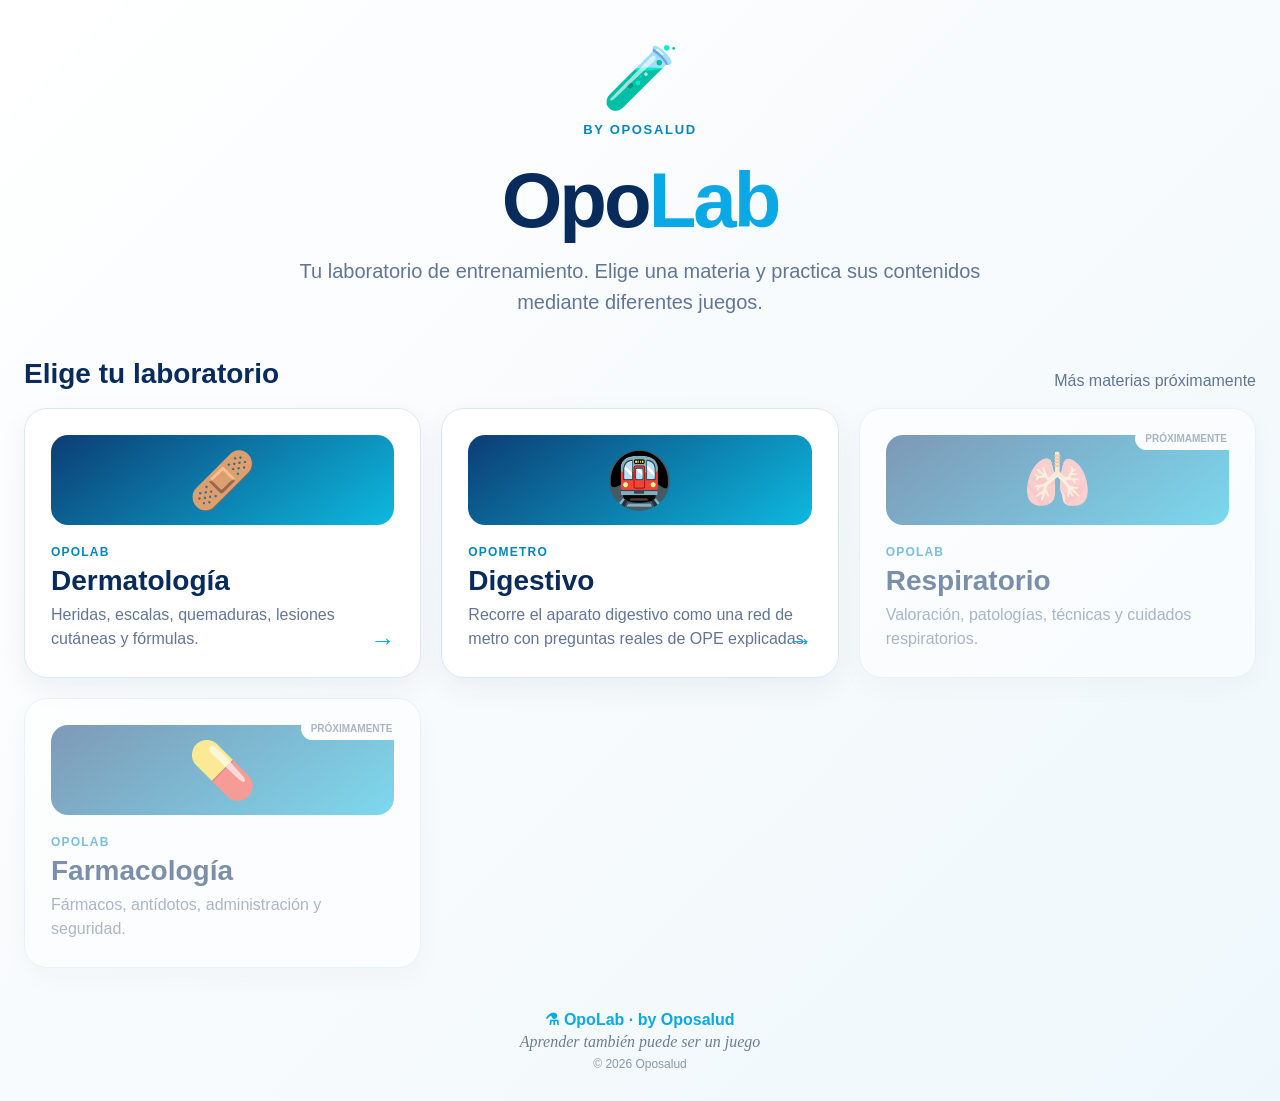
==== commit 4fd111a1: "Add OpoMetro Digestivo game and link it from the OpoLab hub Metro-map review game for Tema 15 (Diges" ====
--- a/index.html
+++ b/index.html
@@ -1 +1 @@
-<!doctype html><html lang="es"><head><meta charset="utf-8"><meta name="viewport" content="width=device-width,initial-scale=1"><meta name="theme-color" content="#f7fbfe"><title>OpoLab · by Oposalud</title><style>:root{--navy:#082b5c;--blue:#0aa8e5;--muted:#627694;--bg:#f6fafc;--line:#dce8ef}*{box-sizing:border-box}body{margin:0;background:linear-gradient(135deg,#fff 0%,var(--bg) 58%,#eef8fc 100%);font-family:Inter,"Segoe UI",Arial,sans-serif;color:var(--navy);min-height:100vh}.wrap{width:min(1320px,calc(100% - 48px));margin:auto;padding:42px 0 30px}.hero{text-align:center;margin-bottom:40px}.flask{font-size:62px}.eyebrow{font-size:13px;font-weight:900;letter-spacing:.13em;color:#0786bc;text-transform:uppercase;margin:8px 0}.hero h1{font-size:clamp(52px,7vw,78px);letter-spacing:-3px;margin:18px 0 10px}.hero h1 span{color:var(--blue)}.hero p{font-size:20px;line-height:1.55;color:var(--muted);max-width:720px;margin:0 auto}.section{margin-top:36px}.sectionHead{display:flex;align-items:end;justify-content:space-between;margin-bottom:18px}.sectionHead h2{font-size:28px;margin:0}.sectionHead span{color:var(--muted)}.subjects{display:grid;grid-template-columns:repeat(3,minmax(0,1fr));gap:20px}.subject{display:block;text-decoration:none;background:white;border:1px solid var(--line);border-radius:23px;padding:26px;box-shadow:0 10px 28px rgba(8,43,92,.06);min-height:230px;position:relative;transition:.2s}.subject.active:hover{transform:translateY(-3px);box-shadow:0 18px 40px rgba(8,43,92,.11)}.subjectIcon{height:90px;border-radius:17px;background:linear-gradient(145deg,#0c3d74,#0db9df);display:flex;align-items:center;justify-content:center;font-size:55px;margin-bottom:20px}.tag{color:#0786bc;font-size:12px;font-weight:900;letter-spacing:.1em;text-transform:uppercase}.subject h3{font-size:28px;margin:6px 0;color:var(--navy)}.subject p{color:var(--muted);line-height:1.5;margin:0}.arrow{position:absolute;right:25px;bottom:22px;color:var(--blue);font-size:25px;font-weight:900}.soon{opacity:.52}.soonBadge{position:absolute;right:18px;top:18px;background:white;border-radius:999px;padding:6px 10px;font-size:10px;font-weight:900;color:#63758b}.foot{text-align:center;color:var(--blue);font-weight:900;margin-top:42px}.foot em{display:block;color:#6c7e93;font-family:"Segoe Print","Comic Sans MS",cursive;font-weight:400;margin-top:4px}.copy{display:block;color:#8a99ab;font-size:12px;font-weight:500;margin-top:6px}@media(max-width:900px){.subjects{grid-template-columns:1fr 1fr}.wrap{width:calc(100% - 28px)}}@media(max-width:600px){.subjects{grid-template-columns:1fr}.sectionHead span{display:none}}</style></head><body><div class="wrap"><header class="hero"><div class="flask">🧪</div><div class="eyebrow">by Oposalud</div><h1>Opo<span>Lab</span></h1><p>Tu laboratorio de entrenamiento. Elige una materia y practica sus contenidos mediante diferentes juegos.</p></header><section class="section"><div class="sectionHead"><h2>Elige tu laboratorio</h2><span>Más materias próximamente</span></div><div class="subjects"><a class="subject active" href="./dermatologia/"><div class="subjectIcon">🩹</div><div class="tag">OpoLab</div><h3>Dermatología</h3><p>Heridas, escalas, quemaduras, lesiones cutáneas y fórmulas.</p><div class="arrow">→</div></a><article class="subject soon"><span class="soonBadge">PRÓXIMAMENTE</span><div class="subjectIcon">🫁</div><div class="tag">OpoLab</div><h3>Respiratorio</h3><p>Valoración, patologías, técnicas y cuidados respiratorios.</p></article><article class="subject soon"><span class="soonBadge">PRÓXIMAMENTE</span><div class="subjectIcon">💊</div><div class="tag">OpoLab</div><h3>Farmacología</h3><p>Fármacos, antídotos, administración y seguridad.</p></article></div></section><div class="foot">⚗ OpoLab · by Oposalud<em>Aprender también puede ser un juego</em><span class="copy">© 2026 Oposalud</span></div></div></body></html>+<!doctype html><html lang="es"><head><meta charset="utf-8"><meta name="viewport" content="width=device-width,initial-scale=1"><meta name="theme-color" content="#f7fbfe"><title>OpoLab · by Oposalud</title><style>:root{--navy:#082b5c;--blue:#0aa8e5;--muted:#627694;--bg:#f6fafc;--line:#dce8ef}*{box-sizing:border-box}body{margin:0;background:linear-gradient(135deg,#fff 0%,var(--bg) 58%,#eef8fc 100%);font-family:Inter,"Segoe UI",Arial,sans-serif;color:var(--navy);min-height:100vh}.wrap{width:min(1320px,calc(100% - 48px));margin:auto;padding:42px 0 30px}.hero{text-align:center;margin-bottom:40px}.flask{font-size:62px}.eyebrow{font-size:13px;font-weight:900;letter-spacing:.13em;color:#0786bc;text-transform:uppercase;margin:8px 0}.hero h1{font-size:clamp(52px,7vw,78px);letter-spacing:-3px;margin:18px 0 10px}.hero h1 span{color:var(--blue)}.hero p{font-size:20px;line-height:1.55;color:var(--muted);max-width:720px;margin:0 auto}.section{margin-top:36px}.sectionHead{display:flex;align-items:end;justify-content:space-between;margin-bottom:18px}.sectionHead h2{font-size:28px;margin:0}.sectionHead span{color:var(--muted)}.subjects{display:grid;grid-template-columns:repeat(3,minmax(0,1fr));gap:20px}.subject{display:block;text-decoration:none;background:white;border:1px solid var(--line);border-radius:23px;padding:26px;box-shadow:0 10px 28px rgba(8,43,92,.06);min-height:230px;position:relative;transition:.2s}.subject.active:hover{transform:translateY(-3px);box-shadow:0 18px 40px rgba(8,43,92,.11)}.subjectIcon{height:90px;border-radius:17px;background:linear-gradient(145deg,#0c3d74,#0db9df);display:flex;align-items:center;justify-content:center;font-size:55px;margin-bottom:20px}.tag{color:#0786bc;font-size:12px;font-weight:900;letter-spacing:.1em;text-transform:uppercase}.subject h3{font-size:28px;margin:6px 0;color:var(--navy)}.subject p{color:var(--muted);line-height:1.5;margin:0}.arrow{position:absolute;right:25px;bottom:22px;color:var(--blue);font-size:25px;font-weight:900}.soon{opacity:.52}.soonBadge{position:absolute;right:18px;top:18px;background:white;border-radius:999px;padding:6px 10px;font-size:10px;font-weight:900;color:#63758b}.foot{text-align:center;color:var(--blue);font-weight:900;margin-top:42px}.foot em{display:block;color:#6c7e93;font-family:"Segoe Print","Comic Sans MS",cursive;font-weight:400;margin-top:4px}.copy{display:block;color:#8a99ab;font-size:12px;font-weight:500;margin-top:6px}@media(max-width:900px){.subjects{grid-template-columns:1fr 1fr}.wrap{width:calc(100% - 28px)}}@media(max-width:600px){.subjects{grid-template-columns:1fr}.sectionHead span{display:none}}</style></head><body><div class="wrap"><header class="hero"><div class="flask">🧪</div><div class="eyebrow">by Oposalud</div><h1>Opo<span>Lab</span></h1><p>Tu laboratorio de entrenamiento. Elige una materia y practica sus contenidos mediante diferentes juegos.</p></header><section class="section"><div class="sectionHead"><h2>Elige tu laboratorio</h2><span>Más materias próximamente</span></div><div class="subjects"><a class="subject active" href="./dermatologia/"><div class="subjectIcon">🩹</div><div class="tag">OpoLab</div><h3>Dermatología</h3><p>Heridas, escalas, quemaduras, lesiones cutáneas y fórmulas.</p><div class="arrow">→</div></a><a class="subject active" href="./juegos/opometro-digestivo/"><div class="subjectIcon">🚇</div><div class="tag">OpoMetro</div><h3>Digestivo</h3><p>Recorre el aparato digestivo como una red de metro con preguntas reales de OPE explicadas.</p><div class="arrow">→</div></a><article class="subject soon"><span class="soonBadge">PRÓXIMAMENTE</span><div class="subjectIcon">🫁</div><div class="tag">OpoLab</div><h3>Respiratorio</h3><p>Valoración, patologías, técnicas y cuidados respiratorios.</p></article><article class="subject soon"><span class="soonBadge">PRÓXIMAMENTE</span><div class="subjectIcon">💊</div><div class="tag">OpoLab</div><h3>Farmacología</h3><p>Fármacos, antídotos, administración y seguridad.</p></article></div></section><div class="foot">⚗ OpoLab · by Oposalud<em>Aprender también puede ser un juego</em><span class="copy">© 2026 Oposalud</span></div></div></body></html>
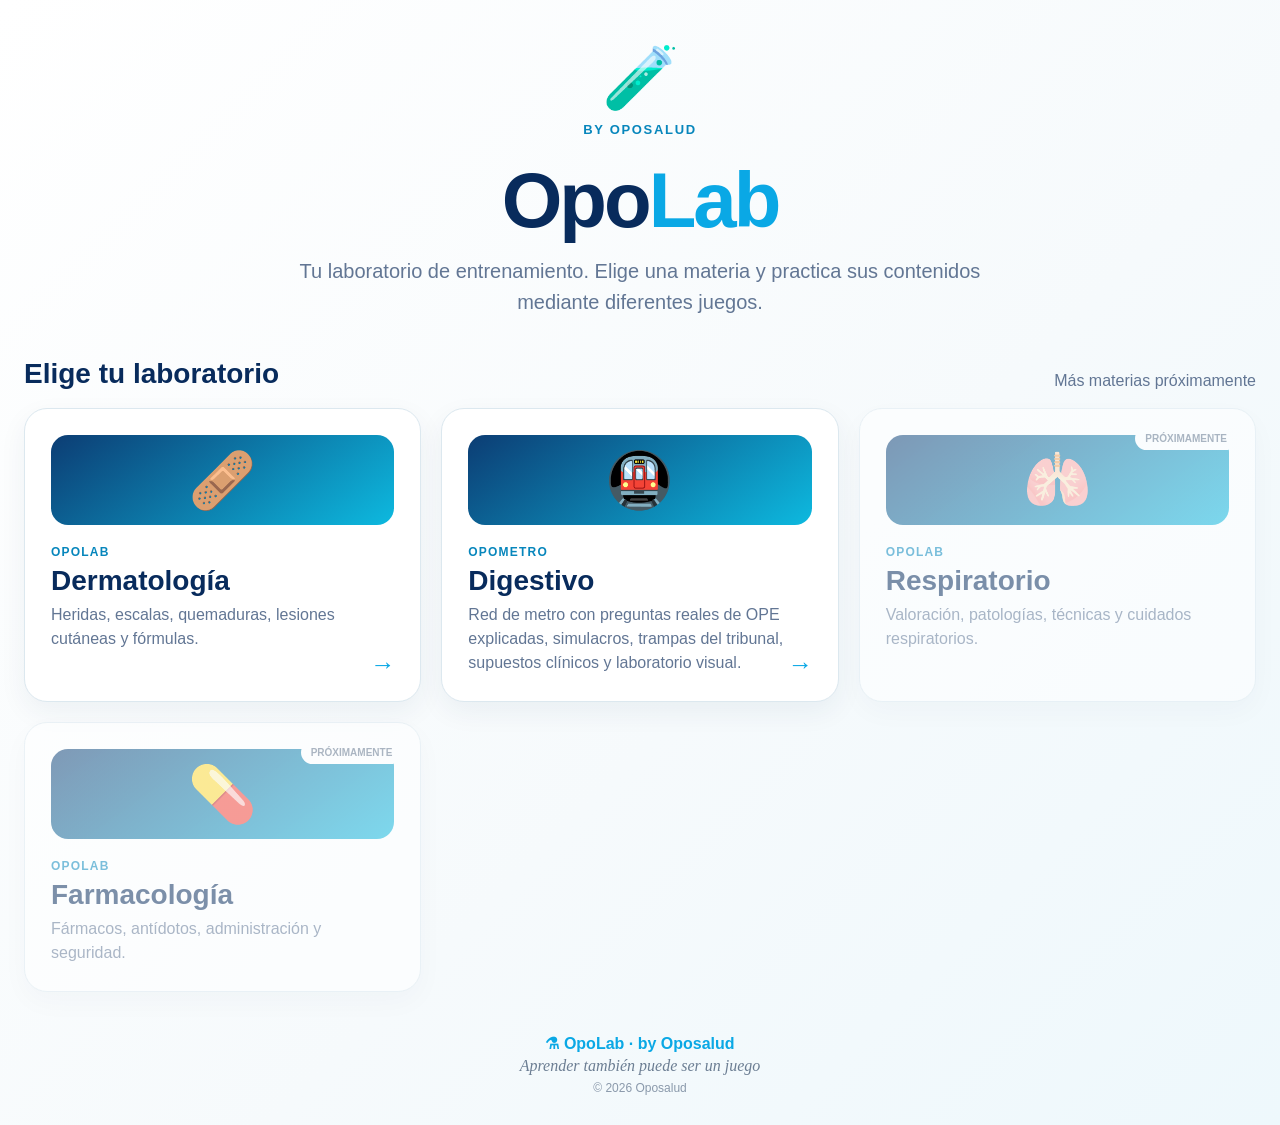
==== commit f1aca205: "OpoMetro Digestivo v2: new modes, source data and build pipeline - Source of truth in datos/digestiv" ====
--- a/index.html
+++ b/index.html
@@ -1 +1 @@
-<!doctype html><html lang="es"><head><meta charset="utf-8"><meta name="viewport" content="width=device-width,initial-scale=1"><meta name="theme-color" content="#f7fbfe"><title>OpoLab · by Oposalud</title><style>:root{--navy:#082b5c;--blue:#0aa8e5;--muted:#627694;--bg:#f6fafc;--line:#dce8ef}*{box-sizing:border-box}body{margin:0;background:linear-gradient(135deg,#fff 0%,var(--bg) 58%,#eef8fc 100%);font-family:Inter,"Segoe UI",Arial,sans-serif;color:var(--navy);min-height:100vh}.wrap{width:min(1320px,calc(100% - 48px));margin:auto;padding:42px 0 30px}.hero{text-align:center;margin-bottom:40px}.flask{font-size:62px}.eyebrow{font-size:13px;font-weight:900;letter-spacing:.13em;color:#0786bc;text-transform:uppercase;margin:8px 0}.hero h1{font-size:clamp(52px,7vw,78px);letter-spacing:-3px;margin:18px 0 10px}.hero h1 span{color:var(--blue)}.hero p{font-size:20px;line-height:1.55;color:var(--muted);max-width:720px;margin:0 auto}.section{margin-top:36px}.sectionHead{display:flex;align-items:end;justify-content:space-between;margin-bottom:18px}.sectionHead h2{font-size:28px;margin:0}.sectionHead span{color:var(--muted)}.subjects{display:grid;grid-template-columns:repeat(3,minmax(0,1fr));gap:20px}.subject{display:block;text-decoration:none;background:white;border:1px solid var(--line);border-radius:23px;padding:26px;box-shadow:0 10px 28px rgba(8,43,92,.06);min-height:230px;position:relative;transition:.2s}.subject.active:hover{transform:translateY(-3px);box-shadow:0 18px 40px rgba(8,43,92,.11)}.subjectIcon{height:90px;border-radius:17px;background:linear-gradient(145deg,#0c3d74,#0db9df);display:flex;align-items:center;justify-content:center;font-size:55px;margin-bottom:20px}.tag{color:#0786bc;font-size:12px;font-weight:900;letter-spacing:.1em;text-transform:uppercase}.subject h3{font-size:28px;margin:6px 0;color:var(--navy)}.subject p{color:var(--muted);line-height:1.5;margin:0}.arrow{position:absolute;right:25px;bottom:22px;color:var(--blue);font-size:25px;font-weight:900}.soon{opacity:.52}.soonBadge{position:absolute;right:18px;top:18px;background:white;border-radius:999px;padding:6px 10px;font-size:10px;font-weight:900;color:#63758b}.foot{text-align:center;color:var(--blue);font-weight:900;margin-top:42px}.foot em{display:block;color:#6c7e93;font-family:"Segoe Print","Comic Sans MS",cursive;font-weight:400;margin-top:4px}.copy{display:block;color:#8a99ab;font-size:12px;font-weight:500;margin-top:6px}@media(max-width:900px){.subjects{grid-template-columns:1fr 1fr}.wrap{width:calc(100% - 28px)}}@media(max-width:600px){.subjects{grid-template-columns:1fr}.sectionHead span{display:none}}</style></head><body><div class="wrap"><header class="hero"><div class="flask">🧪</div><div class="eyebrow">by Oposalud</div><h1>Opo<span>Lab</span></h1><p>Tu laboratorio de entrenamiento. Elige una materia y practica sus contenidos mediante diferentes juegos.</p></header><section class="section"><div class="sectionHead"><h2>Elige tu laboratorio</h2><span>Más materias próximamente</span></div><div class="subjects"><a class="subject active" href="./dermatologia/"><div class="subjectIcon">🩹</div><div class="tag">OpoLab</div><h3>Dermatología</h3><p>Heridas, escalas, quemaduras, lesiones cutáneas y fórmulas.</p><div class="arrow">→</div></a><a class="subject active" href="./juegos/opometro-digestivo/"><div class="subjectIcon">🚇</div><div class="tag">OpoMetro</div><h3>Digestivo</h3><p>Recorre el aparato digestivo como una red de metro con preguntas reales de OPE explicadas.</p><div class="arrow">→</div></a><article class="subject soon"><span class="soonBadge">PRÓXIMAMENTE</span><div class="subjectIcon">🫁</div><div class="tag">OpoLab</div><h3>Respiratorio</h3><p>Valoración, patologías, técnicas y cuidados respiratorios.</p></article><article class="subject soon"><span class="soonBadge">PRÓXIMAMENTE</span><div class="subjectIcon">💊</div><div class="tag">OpoLab</div><h3>Farmacología</h3><p>Fármacos, antídotos, administración y seguridad.</p></article></div></section><div class="foot">⚗ OpoLab · by Oposalud<em>Aprender también puede ser un juego</em><span class="copy">© 2026 Oposalud</span></div></div></body></html>+<!doctype html><html lang="es"><head><meta charset="utf-8"><meta name="viewport" content="width=device-width,initial-scale=1"><meta name="theme-color" content="#f7fbfe"><title>OpoLab · by Oposalud</title><style>:root{--navy:#082b5c;--blue:#0aa8e5;--muted:#627694;--bg:#f6fafc;--line:#dce8ef}*{box-sizing:border-box}body{margin:0;background:linear-gradient(135deg,#fff 0%,var(--bg) 58%,#eef8fc 100%);font-family:Inter,"Segoe UI",Arial,sans-serif;color:var(--navy);min-height:100vh}.wrap{width:min(1320px,calc(100% - 48px));margin:auto;padding:42px 0 30px}.hero{text-align:center;margin-bottom:40px}.flask{font-size:62px}.eyebrow{font-size:13px;font-weight:900;letter-spacing:.13em;color:#0786bc;text-transform:uppercase;margin:8px 0}.hero h1{font-size:clamp(52px,7vw,78px);letter-spacing:-3px;margin:18px 0 10px}.hero h1 span{color:var(--blue)}.hero p{font-size:20px;line-height:1.55;color:var(--muted);max-width:720px;margin:0 auto}.section{margin-top:36px}.sectionHead{display:flex;align-items:end;justify-content:space-between;margin-bottom:18px}.sectionHead h2{font-size:28px;margin:0}.sectionHead span{color:var(--muted)}.subjects{display:grid;grid-template-columns:repeat(3,minmax(0,1fr));gap:20px}.subject{display:block;text-decoration:none;background:white;border:1px solid var(--line);border-radius:23px;padding:26px;box-shadow:0 10px 28px rgba(8,43,92,.06);min-height:230px;position:relative;transition:.2s}.subject.active:hover{transform:translateY(-3px);box-shadow:0 18px 40px rgba(8,43,92,.11)}.subjectIcon{height:90px;border-radius:17px;background:linear-gradient(145deg,#0c3d74,#0db9df);display:flex;align-items:center;justify-content:center;font-size:55px;margin-bottom:20px}.tag{color:#0786bc;font-size:12px;font-weight:900;letter-spacing:.1em;text-transform:uppercase}.subject h3{font-size:28px;margin:6px 0;color:var(--navy)}.subject p{color:var(--muted);line-height:1.5;margin:0}.arrow{position:absolute;right:25px;bottom:22px;color:var(--blue);font-size:25px;font-weight:900}.soon{opacity:.52}.soonBadge{position:absolute;right:18px;top:18px;background:white;border-radius:999px;padding:6px 10px;font-size:10px;font-weight:900;color:#63758b}.foot{text-align:center;color:var(--blue);font-weight:900;margin-top:42px}.foot em{display:block;color:#6c7e93;font-family:"Segoe Print","Comic Sans MS",cursive;font-weight:400;margin-top:4px}.copy{display:block;color:#8a99ab;font-size:12px;font-weight:500;margin-top:6px}@media(max-width:900px){.subjects{grid-template-columns:1fr 1fr}.wrap{width:calc(100% - 28px)}}@media(max-width:600px){.subjects{grid-template-columns:1fr}.sectionHead span{display:none}}</style></head><body><div class="wrap"><header class="hero"><div class="flask">🧪</div><div class="eyebrow">by Oposalud</div><h1>Opo<span>Lab</span></h1><p>Tu laboratorio de entrenamiento. Elige una materia y practica sus contenidos mediante diferentes juegos.</p></header><section class="section"><div class="sectionHead"><h2>Elige tu laboratorio</h2><span>Más materias próximamente</span></div><div class="subjects"><a class="subject active" href="./dermatologia/"><div class="subjectIcon">🩹</div><div class="tag">OpoLab</div><h3>Dermatología</h3><p>Heridas, escalas, quemaduras, lesiones cutáneas y fórmulas.</p><div class="arrow">→</div></a><a class="subject active" href="./juegos/opometro-digestivo/"><div class="subjectIcon">🚇</div><div class="tag">OpoMetro</div><h3>Digestivo</h3><p>Red de metro con preguntas reales de OPE explicadas, simulacros, trampas del tribunal, supuestos clínicos y laboratorio visual.</p><div class="arrow">→</div></a><article class="subject soon"><span class="soonBadge">PRÓXIMAMENTE</span><div class="subjectIcon">🫁</div><div class="tag">OpoLab</div><h3>Respiratorio</h3><p>Valoración, patologías, técnicas y cuidados respiratorios.</p></article><article class="subject soon"><span class="soonBadge">PRÓXIMAMENTE</span><div class="subjectIcon">💊</div><div class="tag">OpoLab</div><h3>Farmacología</h3><p>Fármacos, antídotos, administración y seguridad.</p></article></div></section><div class="foot">⚗ OpoLab · by Oposalud<em>Aprender también puede ser un juego</em><span class="copy">© 2026 Oposalud</span></div></div></body></html>
